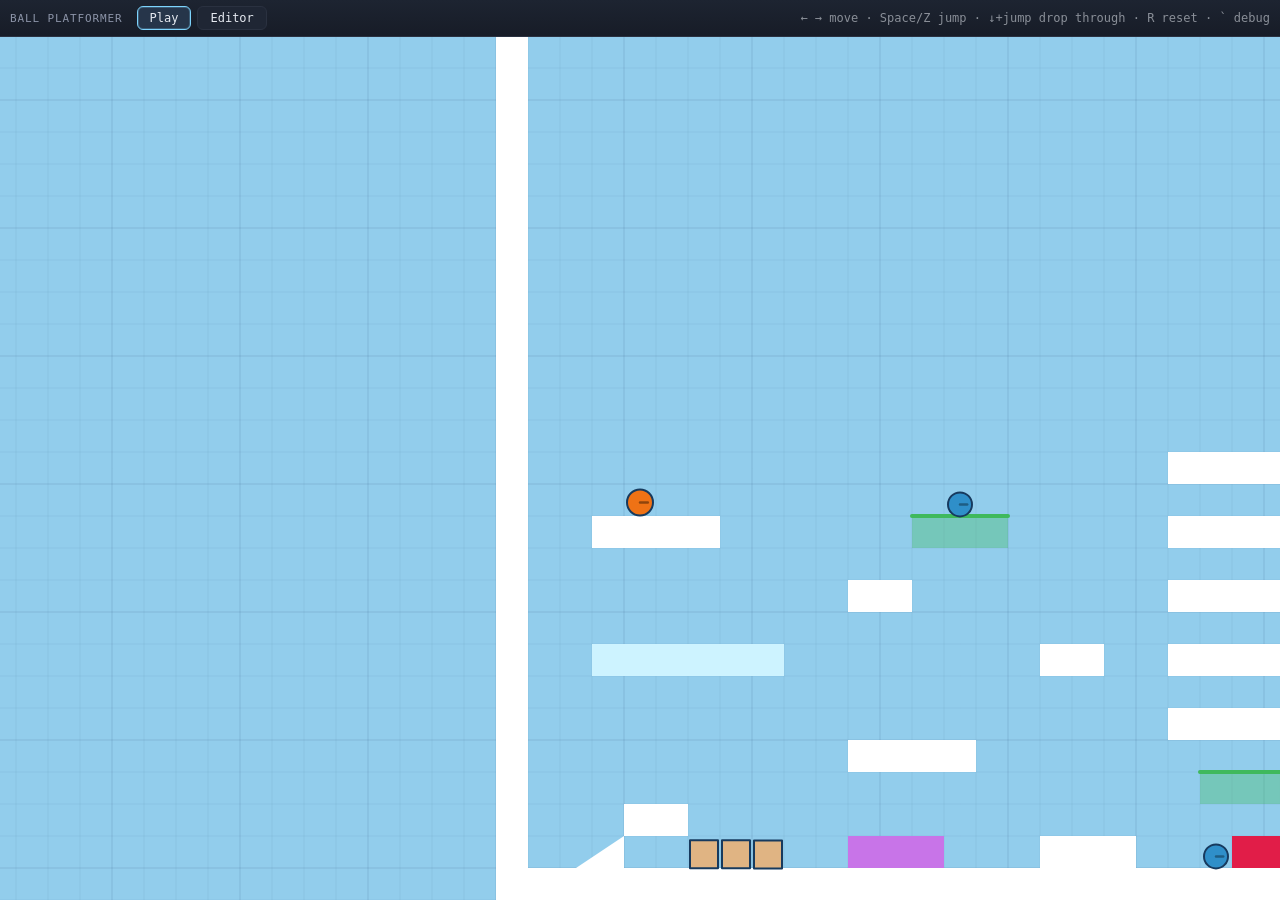
==== index.html @ 32cb73a1 "first commit" ====
<!doctype html>
<html lang="en">
<head>
  <meta charset="utf-8" />
  <meta name="viewport" content="width=device-width, initial-scale=1" />
  <title>Ball Platformer</title>
  <link rel="stylesheet" href="style.css" />
</head>
<body>
  <div id="modebar">
    <span class="brand">Ball Platformer</span>
    <button class="mode" data-mode="play">Play</button>
    <button class="mode" data-mode="editor">Editor</button>
    <span id="modehelp"></span>
  </div>

  <div id="main">
    <div id="sidebar" hidden>
      <section>
        <h2>Tool</h2>
        <button class="tool-btn" id="tool-select"><span class="swatch" style="background:#7dd3fc"></span>Select / Pan<span class="key">V</span></button>
      </section>

      <section>
        <h2>Draw</h2>
        <div class="tool-grid" id="material-grid"></div>
      </section>

      <section>
        <h2>Objects</h2>
        <div class="tool-grid" id="object-grid"></div>
      </section>

      <section id="selection-section">
        <h2>Selection</h2>
        <div id="selection-info" class="muted">Nothing selected</div>
        <div class="row">
          <button class="action small" id="sel-duplicate" title="Ctrl+D">Duplicate</button>
          <button class="action small" id="sel-straighten" title="Remove curves">Straighten</button>
          <button class="action small danger" id="sel-delete" title="Delete">Delete</button>
        </div>
      </section>

      <section>
        <h2>Level</h2>
        <div class="row"><input type="text" id="level-name" value="LEVEL_CUSTOM" /></div>
        <div class="row">
          <label>W <input type="number" id="level-w" min="128" max="20000" step="16" /></label>
          <label>H <input type="number" id="level-h" min="128" max="20000" step="16" /></label>
        </div>
        <div class="row">
          <label class="check"><input type="checkbox" id="snap" checked /> Snap</label>
          <label>grid <input type="number" id="grid-size" min="1" max="256" value="16" /></label>
        </div>
        <button class="action" id="new">New (blank + border)</button>
        <button class="action" id="load-level1">Load level1</button>
        <button class="action" id="import">Import .json / .js / .txt&hellip;</button>
        <input type="file" id="import-file" accept=".json,.js,.txt" />
        <button class="action" id="export">Export .json (download)</button>
        <button class="action" id="copy">Copy JSON</button>
        <div class="row">
          <button class="action small" id="undo" title="Ctrl+Z">Undo</button>
          <button class="action small" id="redo" title="Ctrl+Shift+Z">Redo</button>
        </div>
      </section>

      <section>
        <h2>Playtest</h2>
        <button class="action" id="playtest">&#9654; Playtest</button>
        <div class="row"><label>Gravity <input type="number" id="pt-gravity" step="50" /></label></div>
      </section>

      <section id="hint">
        <b>Pan</b> drag empty space (Select tool) · Wheel: zoom<br>
        <b>Draw</b> pick a material, drag on empty space<br>
        <b>Move</b> drag a shape or object<br>
        <b>Nodes</b> drag to move · right-click to delete<br>
        <b>Midpoints</b> click to add a node · drag to bend<br>
        <b>Curves</b> drag the control · right-click to straighten<br>
        Shift: no snap · V/Esc: back to Select<br>
        1-5 materials · 6-9 objects · Del · Ctrl+Z/Y<br>
        Play mode uses this level when it has geometry.
      </section>
    </div>

    <div id="canvas-wrap">
      <canvas id="game"></canvas>
      <div id="status" hidden></div>
    </div>
  </div>

  <script type="module" src="src/app.js"></script>
</body>
</html>
---- style.css ----
:root {
  --bg: #0f1219;
  --panel: #171c27;
  --panel-2: #1f2634;
  --border: #2a3140;
  --border-hi: #3d4759;
  --text: #e5e9f0;
  --muted: #8b93a7;
  --accent: #7dd3fc;
  --danger: #e06c75;
}

html, body { margin: 0; height: 100%; background: var(--bg); overflow: hidden;
  font: 12px ui-monospace, Menlo, monospace; color: var(--text); }
body { display: flex; flex-direction: column; }

#modebar {
  flex: 0 0 auto; display: flex; align-items: center; gap: 6px; padding: 6px 10px;
  background: linear-gradient(180deg, #1d2431, #171c27); border-bottom: 1px solid var(--border); user-select: none;
}
#modebar .brand { color: var(--muted); margin-right: 8px; letter-spacing: 0.08em; text-transform: uppercase; font-size: 11px; }
#modebar .mode {
  background: var(--panel-2); border: 1px solid var(--border); color: var(--text); border-radius: 6px;
  padding: 4px 12px; cursor: pointer; font: inherit;
}
#modebar .mode:hover { border-color: var(--border-hi); }
#modebar .mode.active { border-color: var(--accent); background: #26354a; box-shadow: inset 0 0 0 1px rgba(125,211,252,0.25); }
#modehelp { margin-left: auto; color: rgba(229,233,240,0.55); white-space: nowrap; overflow: hidden; text-overflow: ellipsis; }

#main { flex: 1 1 auto; display: flex; min-height: 0; }
#canvas-wrap { flex: 1 1 auto; position: relative; min-width: 0; }
#game { display: block; width: 100%; height: 100%; }

#sidebar {
  width: 236px; flex: 0 0 auto; background: var(--panel); border-right: 1px solid var(--border);
  padding: 10px; box-sizing: border-box; overflow-y: auto; display: flex; flex-direction: column; gap: 14px;
}
#sidebar[hidden] { display: none; }
#sidebar h2 { font-size: 11px; text-transform: uppercase; letter-spacing: 0.08em; color: var(--muted); margin: 0 0 6px; }
#sidebar section { display: flex; flex-direction: column; gap: 6px; }
.muted { color: var(--muted); }

.tool-grid { display: grid; grid-template-columns: 1fr 1fr; gap: 4px; }
.tool-btn {
  display: flex; align-items: center; gap: 6px; padding: 5px 6px; border-radius: 6px;
  border: 1px solid var(--border); background: var(--panel-2); color: var(--text); cursor: pointer; font: inherit;
}
.tool-btn:hover { border-color: var(--border-hi); }
.tool-btn.active { border-color: var(--accent); background: #26354a; }
.tool-btn .swatch { width: 12px; height: 12px; border-radius: 3px; flex: none; border: 1px solid rgba(255,255,255,0.25); }
.tool-btn .key { margin-left: auto; color: var(--muted); font-size: 10px; }

.row { display: flex; gap: 6px; align-items: center; }
.row label { display: flex; align-items: center; gap: 4px; color: var(--muted); }
.row label.check { color: var(--text); }
.row input[type=number] { width: 58px; background: var(--panel-2); border: 1px solid var(--border); color: var(--text); border-radius: 4px; padding: 3px 5px; font: inherit; }
.row input[type=text] { flex: 1; background: var(--panel-2); border: 1px solid var(--border); color: var(--text); border-radius: 4px; padding: 3px 5px; font: inherit; }
.row input[type=checkbox] { accent-color: var(--accent); margin: 0; }

button.action {
  background: var(--panel-2); border: 1px solid var(--border); color: var(--text); border-radius: 6px;
  padding: 6px 8px; cursor: pointer; font: inherit; text-align: left;
}
button.action:hover { border-color: var(--border-hi); }
button.action.small { flex: 1; text-align: center; padding: 5px 4px; }
button.action.danger:hover { border-color: var(--danger); color: var(--danger); }
button.action:disabled { opacity: 0.4; cursor: default; }
button#playtest.playing { background: #4c9a6a; border-color: #6fc98d; color: #0d150f; }

#status { position: absolute; left: 8px; bottom: 8px; background: rgba(0,0,0,0.6); padding: 6px 10px;
  border-radius: 6px; pointer-events: none; white-space: pre; border: 1px solid rgba(255,255,255,0.06); }
#status[hidden] { display: none; }
#hint { color: var(--muted); line-height: 1.55; }
#hint b { color: var(--text); font-weight: 600; }
input[type=file] { display: none; }
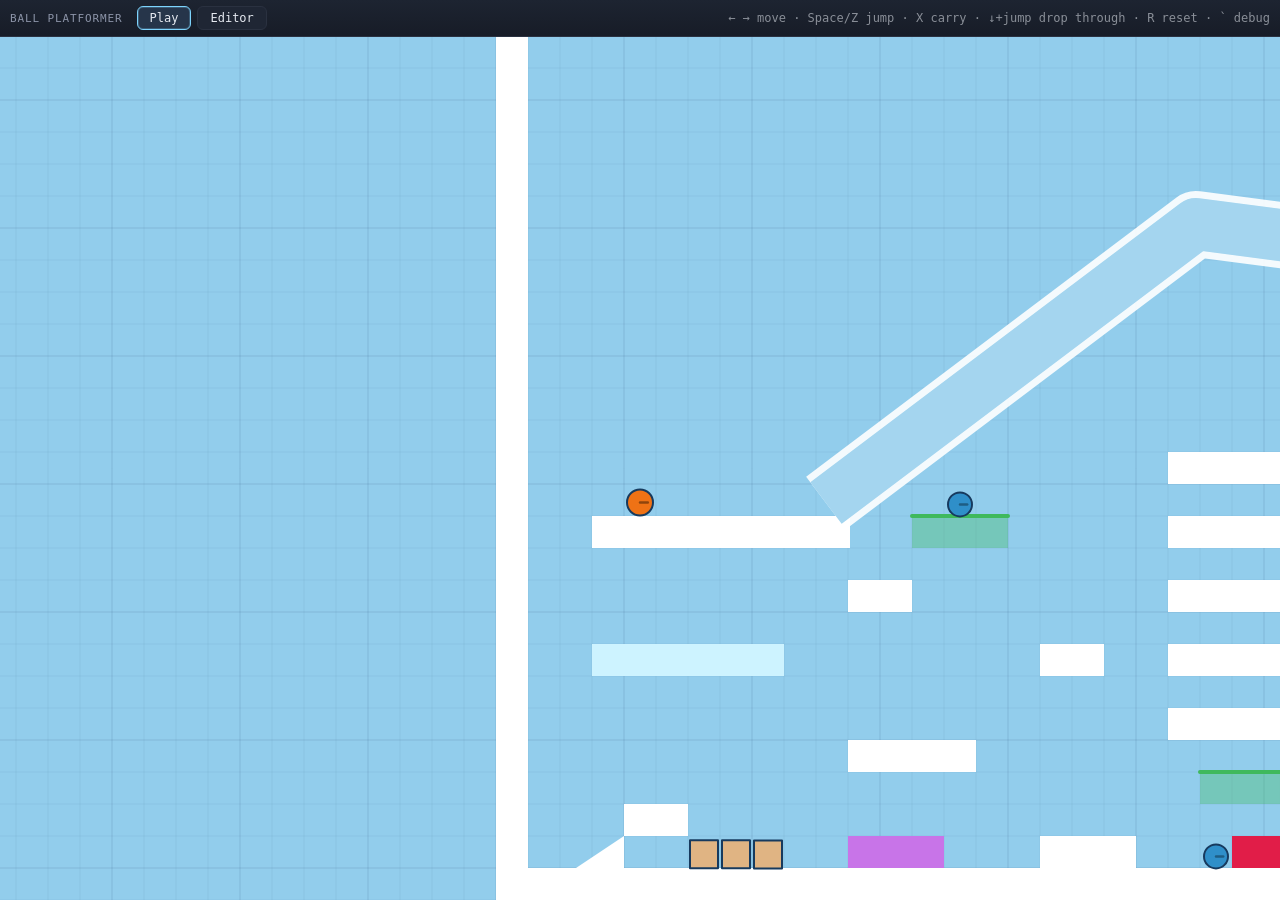
==== commit d20a6157: "checkpoint" ====
--- a/index.html
+++ b/index.html
@@ -31,9 +31,32 @@
         <div class="tool-grid" id="object-grid"></div>
       </section>
 
+      <section>
+        <h2>Logic</h2>
+        <div class="row">
+          <label>Channel</label><input type="text" id="channel" value="a" list="channel-list" />
+          <datalist id="channel-list"></datalist>
+        </div>
+        <div class="row">
+          <label>Switch takes <select id="accepts">
+            <option value="any">Any</option><option value="player">Player</option>
+            <option value="box">Box</option><option value="ball">Ball</option>
+          </select></label>
+        </div>
+        <div class="row">
+          <label class="check"><input type="checkbox" id="switch-latch" /> One-time</label>
+          <label>Tube r <input type="number" id="tube-radius" min="8" max="80" value="22" /></label>
+        </div>
+      </section>
+
       <section id="selection-section">
         <h2>Selection</h2>
         <div id="selection-info" class="muted">Nothing selected</div>
+        <div class="row" id="door-row" hidden>
+          <label class="check"><input type="checkbox" id="door-on" /> Door</label>
+          <label>dx <input type="number" id="door-dx" step="8" value="0" /></label>
+          <label>dy <input type="number" id="door-dy" step="8" value="-96" /></label>
+        </div>
         <div class="row">
           <button class="action small" id="sel-duplicate" title="Ctrl+D">Duplicate</button>
           <button class="action small" id="sel-straighten" title="Remove curves">Straighten</button>
@@ -73,13 +96,16 @@
       <section id="hint">
         <b>Pan</b> drag empty space (Select tool) · Wheel: zoom<br>
         <b>Draw</b> pick a material, drag on empty space<br>
-        <b>Move</b> drag a shape or object<br>
+        <b>Move</b> drag a shape, object, switch or tube<br>
         <b>Nodes</b> drag to move · right-click to delete<br>
         <b>Midpoints</b> click to add a node · drag to bend<br>
         <b>Curves</b> drag the control · right-click to straighten<br>
+        <b>Tube</b> (T) click points, Enter or right-click to finish<br>
+        <b>Switch</b> (E) powers doors on the same channel<br>
+        <b>Door</b> select a shape, tick Door, set dx/dy<br>
         Shift: no snap · V/Esc: back to Select<br>
         1-5 materials · 6-9 objects · Del · Ctrl+Z/Y<br>
-        Play mode uses this level when it has geometry.
+        In Play: hold X to carry a box or ball.
       </section>
     </div>
 
--- a/style.css
+++ b/style.css
@@ -56,6 +56,8 @@
 .row input[type=number] { width: 58px; background: var(--panel-2); border: 1px solid var(--border); color: var(--text); border-radius: 4px; padding: 3px 5px; font: inherit; }
 .row input[type=text] { flex: 1; background: var(--panel-2); border: 1px solid var(--border); color: var(--text); border-radius: 4px; padding: 3px 5px; font: inherit; }
 .row input[type=checkbox] { accent-color: var(--accent); margin: 0; }
+.row select { background: var(--panel-2); border: 1px solid var(--border); color: var(--text); border-radius: 4px; padding: 3px 4px; font: inherit; }
+.row[hidden] { display: none; }
 
 button.action {
   background: var(--panel-2); border: 1px solid var(--border); color: var(--text); border-radius: 6px;
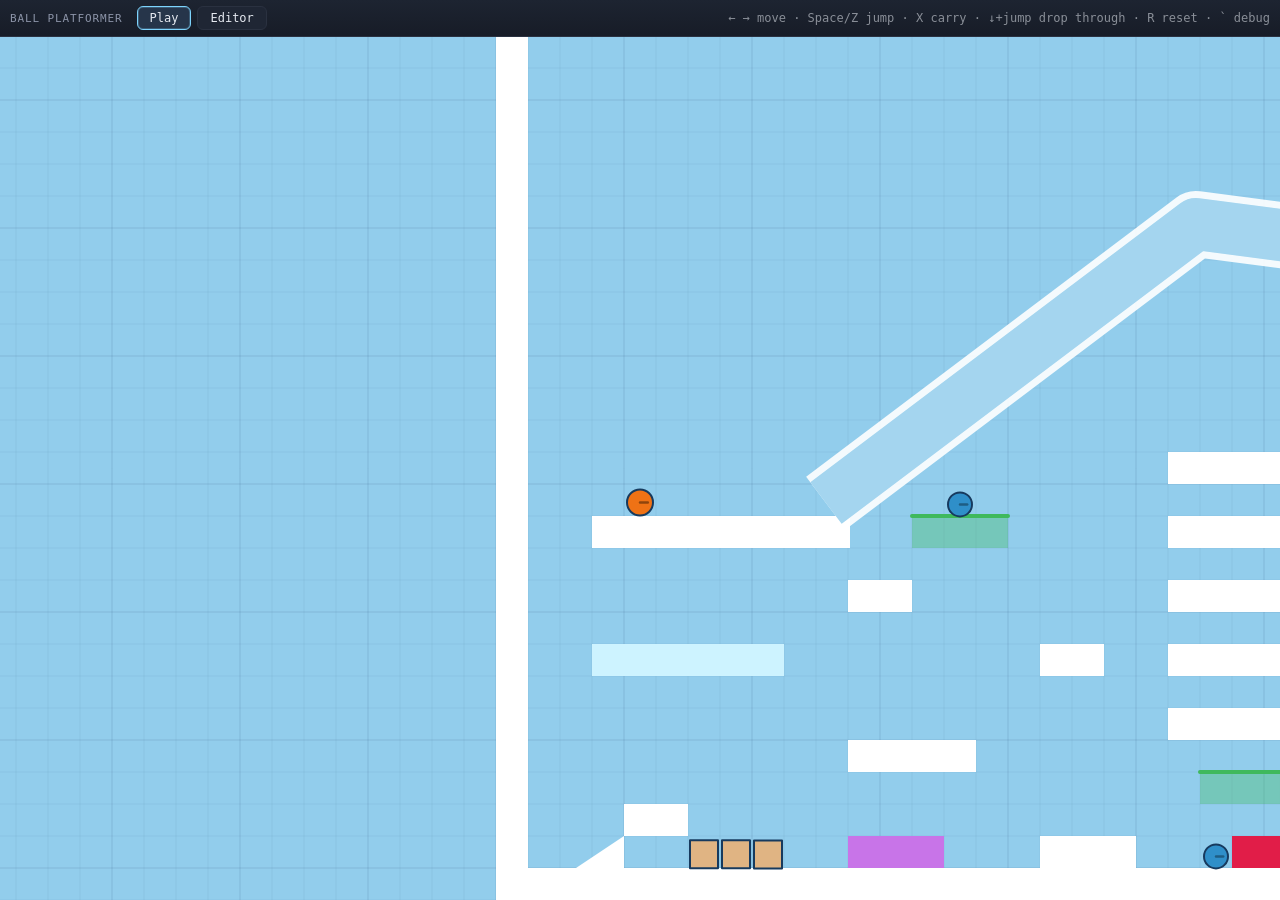
==== commit 09234ba4: "checkpoints" ====
--- a/index.html
+++ b/index.html
@@ -102,6 +102,7 @@
         <b>Curves</b> drag the control · right-click to straighten<br>
         <b>Tube</b> (T) click points, Enter or right-click to finish<br>
         <b>Switch</b> (E) powers doors on the same channel<br>
+        <b>Checkpoint</b> (C) becomes the respawn point when touched<br>
         <b>Door</b> select a shape, tick Door, set dx/dy<br>
         Shift: no snap · V/Esc: back to Select<br>
         1-5 materials · 6-9 objects · Del · Ctrl+Z/Y<br>
